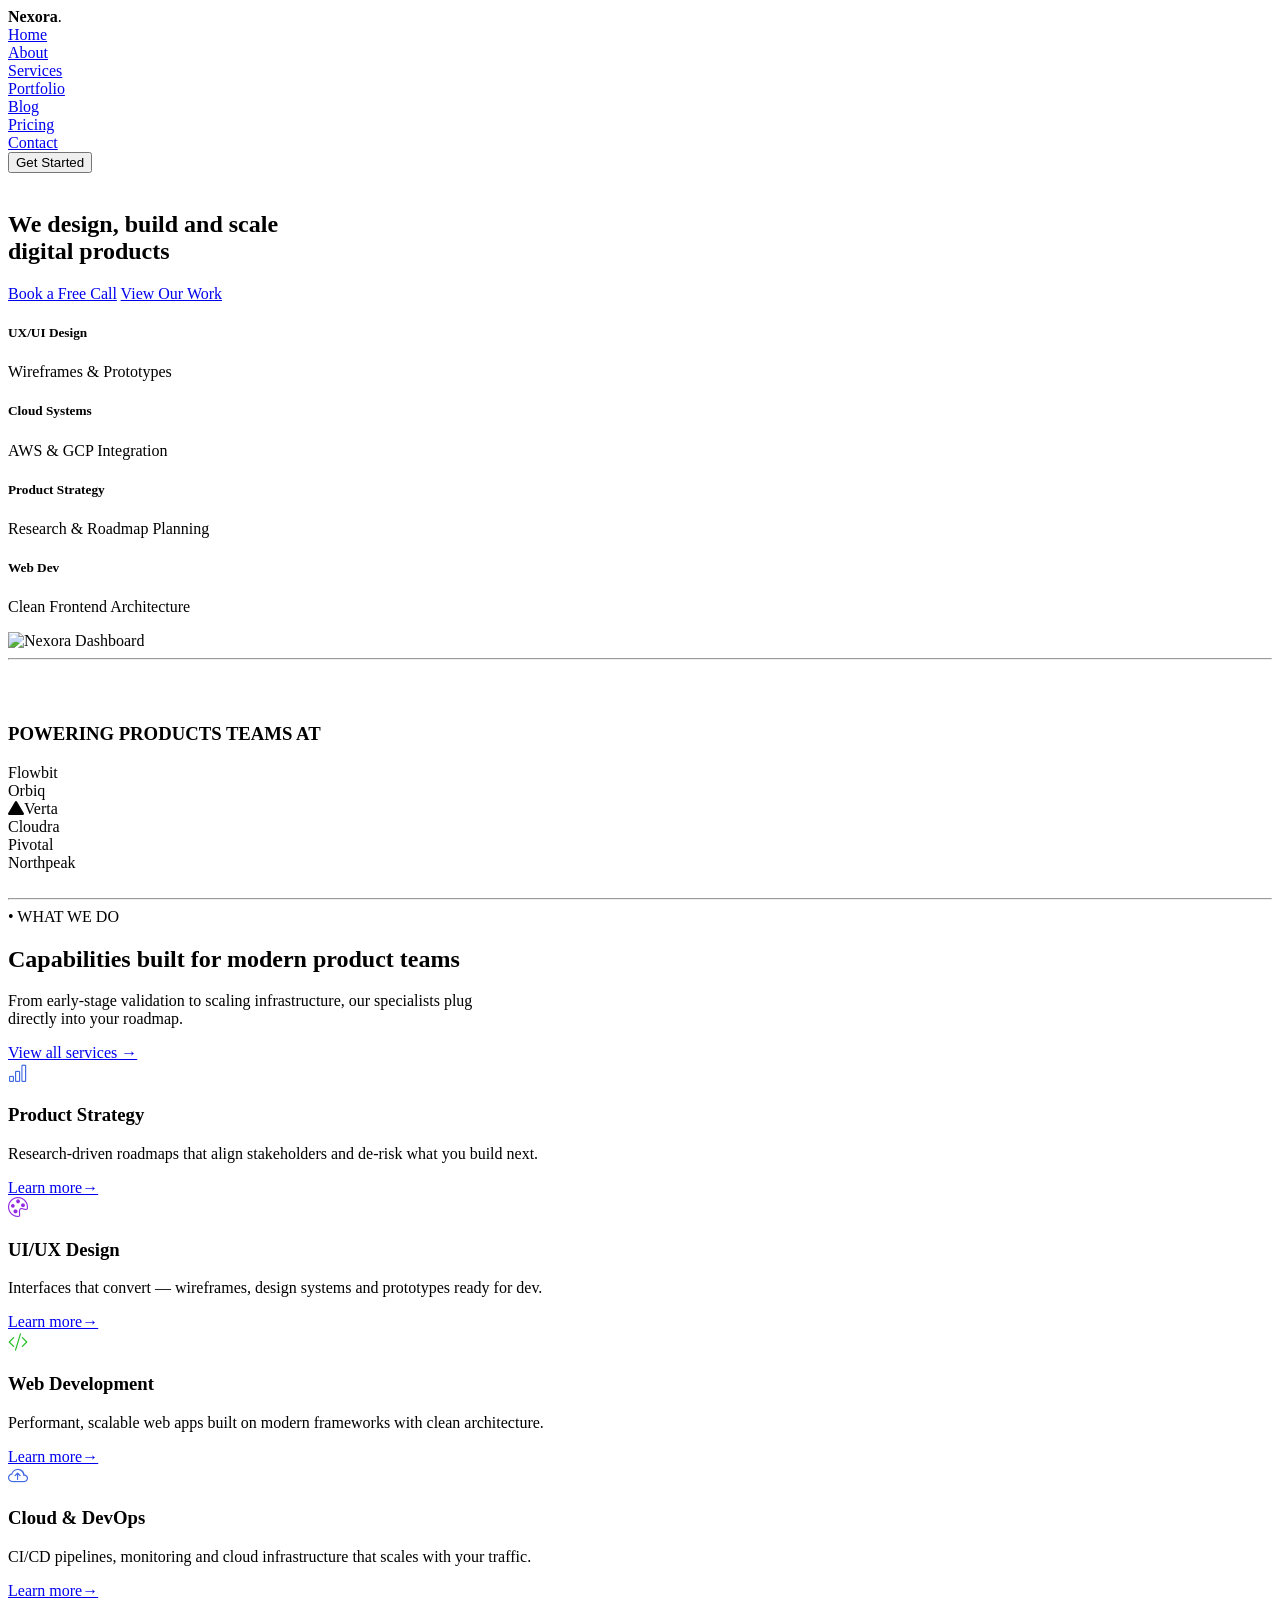
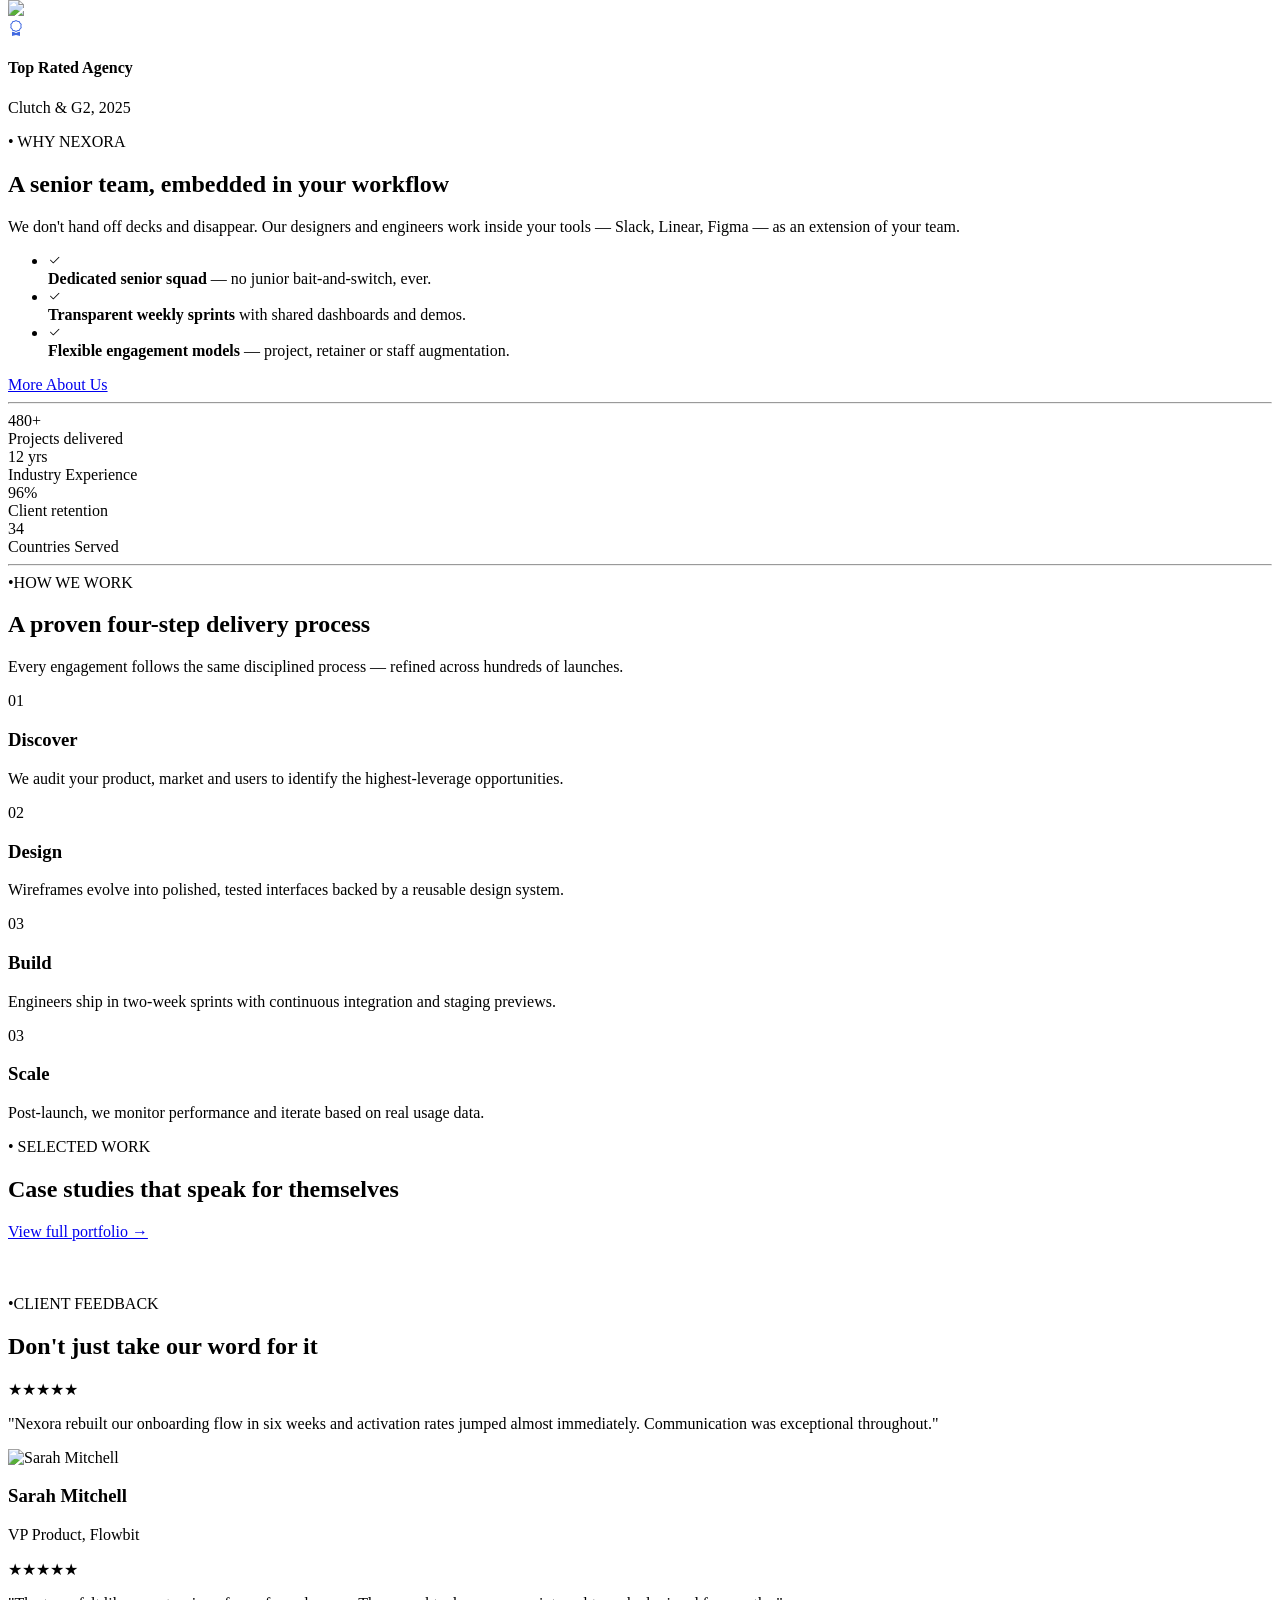
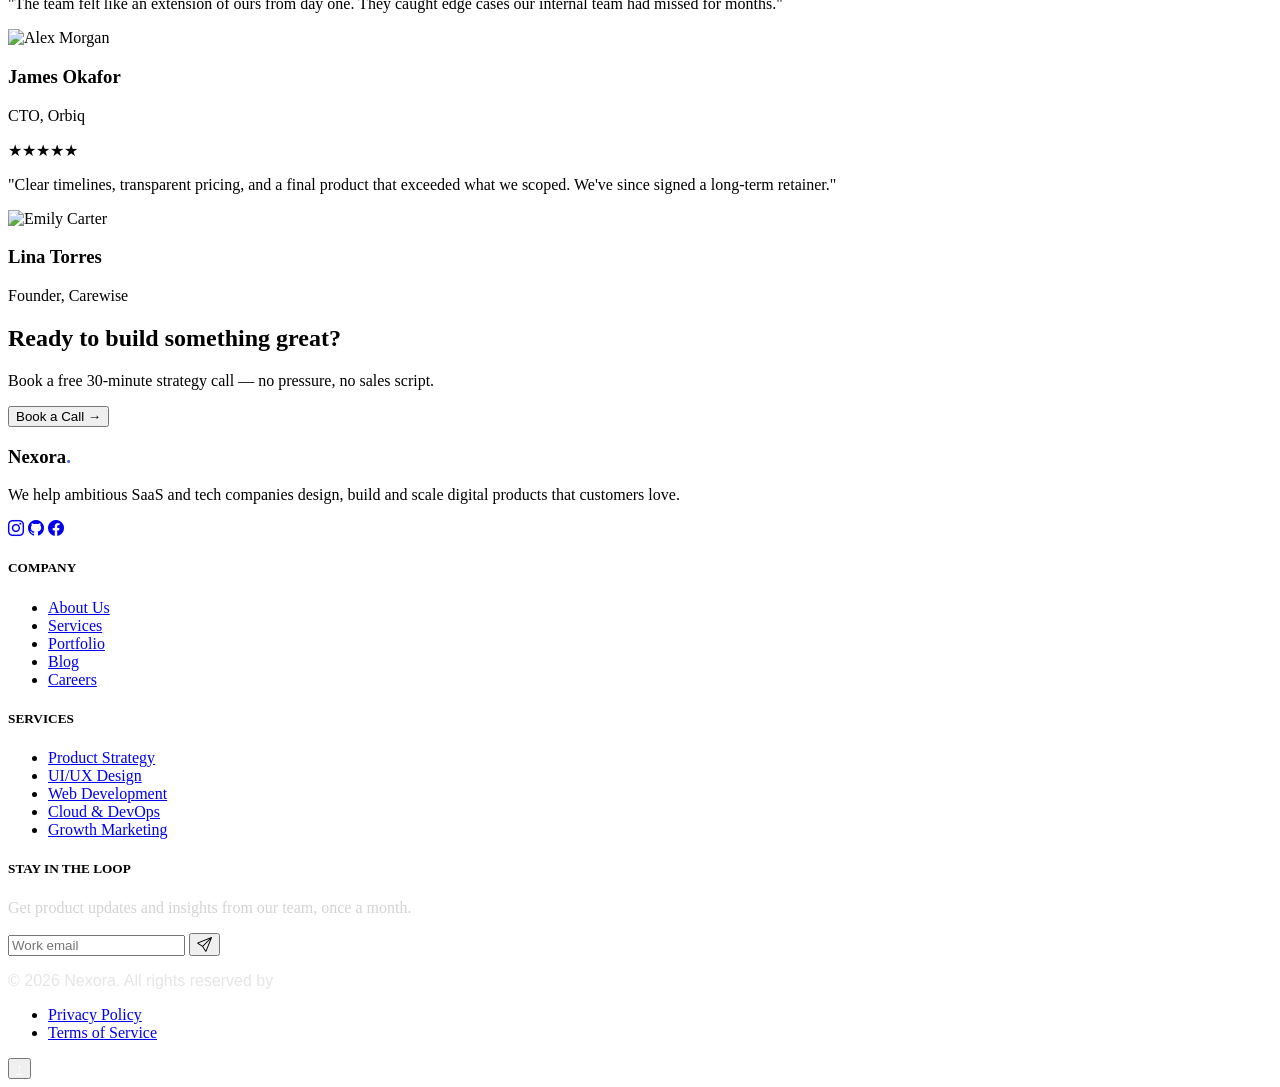
==== Nexora/index.html @ 4539d7c9 "folder arrange" ====
<!doctype html>
<html lang="en">
  <head>
    <meta charset="UTF-8" />
    <meta name="viewport" content="width=device-width, initial-scale=1.0" />
    <link rel="preconnect" href="https://fonts.googleapis.com" />
    <link rel="preconnect" href="https://fonts.gstatic.com" crossorigin />
    <link
      href="https://fonts.googleapis.com/css2?family=Sora:wght@100..800&display=swap"
      rel="stylesheet"
    />
    <link
      rel="stylesheet"
      href="https://cdnjs.cloudflare.com/ajax/libs/font-awesome/7.3.1/css/all.min.css"
      integrity="sha512-QeR2VH+lsBE5LSAe1Q5EnTBbe7XTBubt8dG93Y7gidSgdMCr8nVqKcfKAMyN96SV8KDbZVTDXChatu5G2KQGzg=="
      crossorigin="anonymous"
      referrerpolicy="no-referrer"
    />
    <link
      rel="stylesheet"
      href="https://cdn.jsdelivr.net/npm/bootstrap-icons@1.13.1/font/bootstrap-icons.min.css"
    />
    <link rel="stylesheet" href="../CSS/style.css" />
    <title>Nexora</title>
  </head>
  <body class="sora">
    <div class="nav">
      <span id="logo"><b>Nexora</b><span id="logo.">.</span></span>
      <div class="navmenu">
        <div><a href="./index.html" id="home" class="navlink">Home</a></div>
        <div><a href="./about.html" id="about" class="navlink">About</a></div>
        <div>
          <a href="./service.html" id="services" class="navlink">Services</a>
        </div>
        <div>
          <a href="./portfolio.html" id="portfolio" class="navlink"
            >Portfolio</a
          >
        </div>
        <div><a href="./blogs.html" id="blog" class="navlink">Blog</a></div>
        <div>
          <a href="./pricing.html" id="pricing" class="navlink">Pricing</a>
        </div>
        <div>
          <a href="./contact.html" id="contact" class="navlink">Contact</a>
        </div>
        <a href="./contact.html"
          ><div><button id="started">Get Started</button></div></a
        >
      </div>
    </div>

    <section id="first">
      <img src="../Assets/bg.png" alt="" class="hero-bg-layer" />

      <div class="herocontent">
        <h1 class="herotitle">
          We design, build and scale <br /><span>digital products</span>
        </h1>
        <div class="hero-actions">
          <a href="contact.html" id="hero-primary">Book a Free Call</a>
          <a href="portfolio.html" id="hero-secondary">View Our Work</a>
        </div>
      </div>

      <div class="herocards">
        <div class="cardcontainer">
          <div class="floating-card pos-back-left">
            <h5>UX/UI Design</h5>
            <p>Wireframes & Prototypes</p>
          </div>

          <div class="floating-card pos-back-right">
            <h5>Cloud Systems</h5>
            <p>AWS & GCP Integration</p>
          </div>

          <div class="floating-card pos-front-left">
            <h5>Product Strategy</h5>
            <p>Research & Roadmap Planning</p>
          </div>

          <div class="floating-card pos-front-right">
            <h5>Web Dev</h5>
            <p>Clean Frontend Architecture</p>
          </div>
        </div>

        <img
          src="../Assets/Nexora Analytics Phone Mockup.png"
          alt="Nexora Dashboard"
          class="main-phone-img"
        />
      </div>
    </section>

    <hr />
    <br />

    <br />
    <div id="brands">
      <h3 id="product">POWERING PRODUCTS TEAMS AT</h3>
      <div class="prodrow">
        <div class="one">
          <i class="fa-solid fa-hexagon" style="color: grey"></i>Flowbit
        </div>
        <div class="one">
          <i class="fa-solid fa-circle" style="color: grey"></i>Orbiq
        </div>
        <div class="one"><i class="bi bi-triangle-fill"></i>Verta</div>
        <div class="one">
          <i class="fa-solid fa-square" style="color: grey"></i>Cloudra
        </div>
        <div class="one">
          <i class="fa-regular fa-gem" style="color: grey"></i>Pivotal
        </div>
        <div class="one"><i class="fa-solid fa-diamond"></i>Northpeak</div>
      </div>
      <br />
    </div>
    <hr />
    <section id="sec">
      <div id="thirdin">
        <span id="wwd">• WHAT WE DO</span>
        <h2 id="txt1">Capabilities built for modern product teams</h2>
        <p id="txt2">
          From early-stage validation to scaling infrastructure, our specialists
          plug <br />directly into your roadmap.
        </p>
        <a id="viewall  " href="./service.html">View all services →</a>
      </div>

      <div id="row">
        <div class="rowcard">
          <div id="card1">
            <div id="cardicon">
              <i
                class="bi bi-bar-chart"
                style="color: royalblue; font-size: 20px; font-weight: 800"
              ></i>
            </div>
            <h3 id="head">Product Strategy</h3>
            <p id="subhead">
              Research-driven roadmaps that align stakeholders and de-risk what
              you build next.
            </p>
            <a href="./services2.html" id="learn">Learn more→</a>
          </div>
        </div>
        <div class="rowcard">
          <div id="card1">
            <div id="cardicon2">
              <i
                class="bi bi-palette"
                style="
                  color: rgb(147, 43, 226);
                  font-size: 20px;
                  font-weight: 800;
                "
              ></i>
            </div>
            <h3 id="head">UI/UX Design</h3>
            <p id="subhead">
              Interfaces that convert — wireframes, design systems and
              prototypes ready for dev.
            </p>
            <a href="./services2.html" id="learn">Learn more→</a>
          </div>
        </div>
        <div class="rowcard">
          <div id="card1">
            <div id="cardicon3">
              <i
                class="bi bi-code-slash"
                style="
                  color: rgb(39, 192, 39);
                  font-size: 20px;
                  font-weight: 800;
                "
              ></i>
            </div>
            <h3 id="head">Web Development</h3>
            <p id="subhead">
              Performant, scalable web apps built on modern frameworks with
              clean architecture.
            </p>
            <a href="./services2.html" id="learn">Learn more→</a>
          </div>
        </div>
        <div class="rowcard">
          <div id="card1">
            <div id="cardicon4">
              <i
                class="bi bi-cloud-arrow-up"
                style="color: royalblue; font-size: 20px; font-weight: 800"
              ></i>
            </div>
            <h3 id="head">Cloud & DevOps</h3>
            <p id="subhead">
              CI/CD pipelines, monitoring and cloud infrastructure that scales
              with your traffic.
            </p>
            <a href="./services2.html" id="learn">Learn more→</a>
          </div>
        </div>
      </div>
    </section>
    <section id="sec3">
      <div id="container">
        <div id="pic">
          <img src="../Assets//img1.jpg" id="img1" />
        </div>
        <div id="fix1">
          <div id="iconbadge">
            <i
              class="bi bi-award"
              style="color: royalblue; font-size: 16px"
            ></i>
          </div>
          <div>
            <h4>Top Rated Agency</h4>
            <p id="clutch">Clutch & G2, 2025</p>
          </div>
        </div>
      </div>
      <div id="textual">
        <span>• WHY NEXORA</span>
        <h2 id="nex">A senior team, embedded in your workflow</h2>
        <p id="nexora">
          We don't hand off decks and disappear. Our designers and engineers
          work inside your tools — Slack, Linear, Figma — as an extension of
          your team.
        </p>
        <ul class="list">
          <li>
            <i class="bi bi-check2" style="font-size: small"></i>
            <div>
              <strong>Dedicated senior squad</strong> — no junior
              bait-and-switch, ever.
            </div>
          </li>

          <li>
            <i class="bi bi-check2" style="font-size: small"></i>
            <div>
              <strong>Transparent weekly sprints</strong> with shared dashboards
              and demos.
            </div>
          </li>

          <li>
            <i class="bi bi-check2" style="font-size: small"></i>
            <div>
              <strong>Flexible engagement models</strong> — project, retainer or
              staff augmentation.
            </div>
          </li>
        </ul>
        <a href="./about.html" id="aboutus">More About Us</a>
      </div>
    </section>
    <hr />
    <section id="sec4">
      <div id="statstrip">
        <div id="strip">
          <div id="statnumber">480+</div>
          <div id="statname">Projects delivered</div>
        </div>
        <div id="strip">
          <div id="statnumber">12 yrs</div>
          <div id="statname">Industry Experience</div>
        </div>
        <div id="strip">
          <div id="statnumber">96%</div>
          <div id="statname">Client retention</div>
        </div>
        <div id="strip">
          <div id="statnumber">34</div>
          <div id="statname">Countries Served</div>
        </div>
      </div>
    </section>
    <hr />
    <section id="sec5">
      <div id="textual3">
        <span>•HOW WE WORK</span>
        <h2>A proven four-step delivery process</h2>
        <p>
          Every engagement follows the same disciplined process — refined across
          hundreds of launches.
        </p>
      </div>
      <div class="row">
        <div id="rowele">
          <span>01</span>
          <h3>Discover</h3>
          <p>
            We audit your product, market and users to identify the
            highest-leverage opportunities.
          </p>
        </div>
        <div id="rowele">
          <span>02</span>
          <h3>Design</h3>
          <p>
            Wireframes evolve into polished, tested interfaces backed by a
            reusable design system.
          </p>
        </div>
        <div id="rowele">
          <span>03</span>
          <h3>Build</h3>
          <p>
            Engineers ship in two-week sprints with continuous integration and
            staging previews.
          </p>
        </div>
        <div id="rowele">
          <span>03</span>
          <h3>Scale</h3>
          <p>
            Post-launch, we monitor performance and iterate based on real usage
            data.
          </p>
        </div>
      </div>
    </section>
    <section id="sec6">
      <div id="textual4">
        <span>• SELECTED WORK</span>
        <h2>Case studies that speak for themselves</h2>
        <a href="./portfolio.html">View full portfolio →</a>
      </div>
      <div id="rowpic">
        <div>
          <a href="#">
            <img src="../Assets/pic2.jpg" alt="" />
          </a>
        </div>
        <div>
          <a href="#">
            <img src="../Assets/pic3.jpg" alt="" />
          </a>
        </div>
        <div>
          <a href="#">
            <img src="../Assets/pic4.jpg" alt="" />
          </a>
        </div>
      </div>
    </section>
    <section id="sec7">
      <div id="feedback-heading">
        <span>•CLIENT FEEDBACK</span>
        <h2>Don't just take our word for it</h2>
      </div>
      <div id="feed">
        <div class="feedback-card">
          <div class="star-rating">&#9733;&#9733;&#9733;&#9733;&#9733;</div>

          <p class="feedback-text">
            "Nexora rebuilt our onboarding flow in six weeks and activation
            rates jumped almost immediately. Communication was exceptional
            throughout."
          </p>

          <div class="person">
            <img src="../Assets/prof1.jpg" alt="Sarah Mitchell" />

            <div class="person-info">
              <h3>Sarah Mitchell</h3>
              <p>VP Product, Flowbit</p>
            </div>
          </div>
        </div>

        <div class="feedback-card">
          <div class="star-rating">&#9733;&#9733;&#9733;&#9733;&#9733;</div>

          <p class="feedback-text">
            "The team felt like an extension of ours from day one. They caught
            edge cases our internal team had missed for months."
          </p>

          <div class="person">
            <img src="../Assets/prof2.jpg" alt="Alex Morgan" />

            <div class="person-info">
              <h3>James Okafor</h3>
              <p>CTO, Orbiq</p>
            </div>
          </div>
        </div>

        <div class="feedback-card">
          <div class="star-rating">&#9733;&#9733;&#9733;&#9733;&#9733;</div>

          <p class="feedback-text">
            "Clear timelines, transparent pricing, and a final product that
            exceeded what we scoped. We've since signed a long-term retainer."
          </p>

          <div class="person">
            <img src="../Assets/prof3.jpg" alt="Emily Carter" />

            <div class="person-info">
              <h3>Lina Torres</h3>
              <p>Founder, Carewise</p>
            </div>
          </div>
        </div>
      </div>
    </section>
    <section id="sec8">
      <div>
        <h2>Ready to build something great?</h2>
        <p>
          Book a free 30-minute strategy call — no pressure, no sales script.
        </p>
        <button>Book a Call →</button>
      </div>
    </section>
    <footer id="footer">
      <div id="footmain">
        <div id="footabout">
          <h3>Nexora<span style="color: royalblue">.</span></h3>

          <p>
            We help ambitious SaaS and tech companies design, build and scale
            digital products that customers love.
          </p>

          <div id="social">
            <a href="https://www.instagram.com/harxsshhhh/"><i class="bi bi-instagram"></i></a>
            <a href="https://github.com/Harshit-0212"><i class="bi bi-github"></i></a>
            <a href="#"><i class="bi bi-facebook"></i></a>
          </div>
        </div>

        <div id="company">
          <h5>COMPANY</h5>

          <ul>
            <li><a href="./about.html">About Us</a></li>
            <li><a href="./service.html">Services</a></li>
            <li><a href="./protfolio.html">Portfolio</a></li>
            <li><a href="./blogs.html">Blog</a></li>
            <li><a href="./contact.html">Careers</a></li>
          </ul>
        </div>

        <div id="footservices">
          <h5>SERVICES</h5>

          <ul>
            <li><a href="services2.html">Product Strategy</a></li>
            <li><a href="services2.html">UI/UX Design</a></li>
            <li><a href="services2.html">Web Development</a></li>
            <li><a href="services2.html">Cloud & DevOps</a></li>
            <li><a href="services2.html">Growth Marketing</a></li>
          </ul>
        </div>

        <div id="newsletter">
          <h5>STAY IN THE LOOP</h5>

          <p style="color: lightgray">
            Get product updates and insights from our team, once a month.
          </p>

          <div id="emailbox">
            <input type="email" placeholder="Work email" />
            <button><i class="bi bi-send" style="font-size: 15px"></i></button>
          </div>
        </div>
      </div>

      <div id="footbottom">
        <p style="color: rgba(220, 219, 219, 0.716); font-family: sans-serif">
          © 2026 Nexora. All rights reserved by
          <span style="color: white; font-family: sans-serif"
            >Harshit Dubey</span
          >
          
        </p>

        <ul>
          <li><a href="#">Privacy Policy</a></li>
          <li><a href="#">Terms of Service</a></li>
        </ul>

        <button id="top">
          <a href="./index.html" style="color: white">↑</a>
        </button>
      </div>
    </footer>
  </body>
</html>
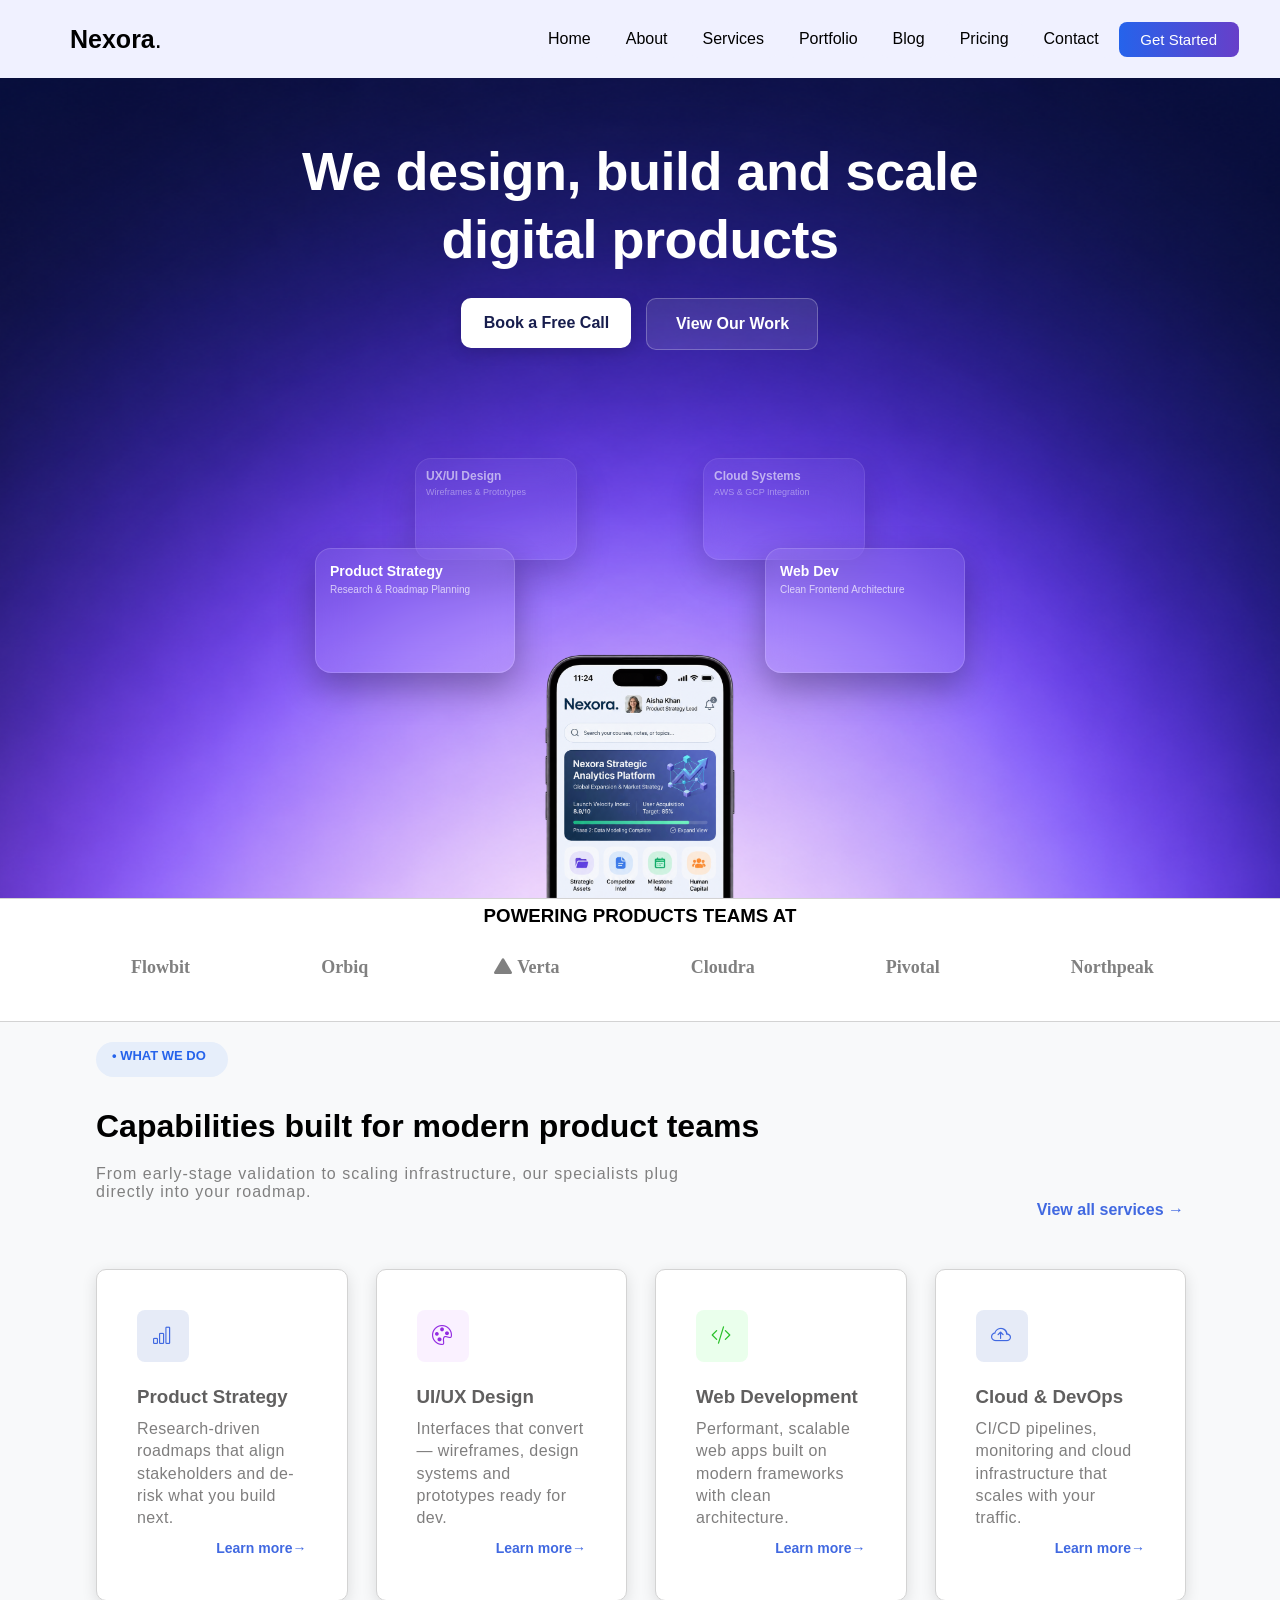
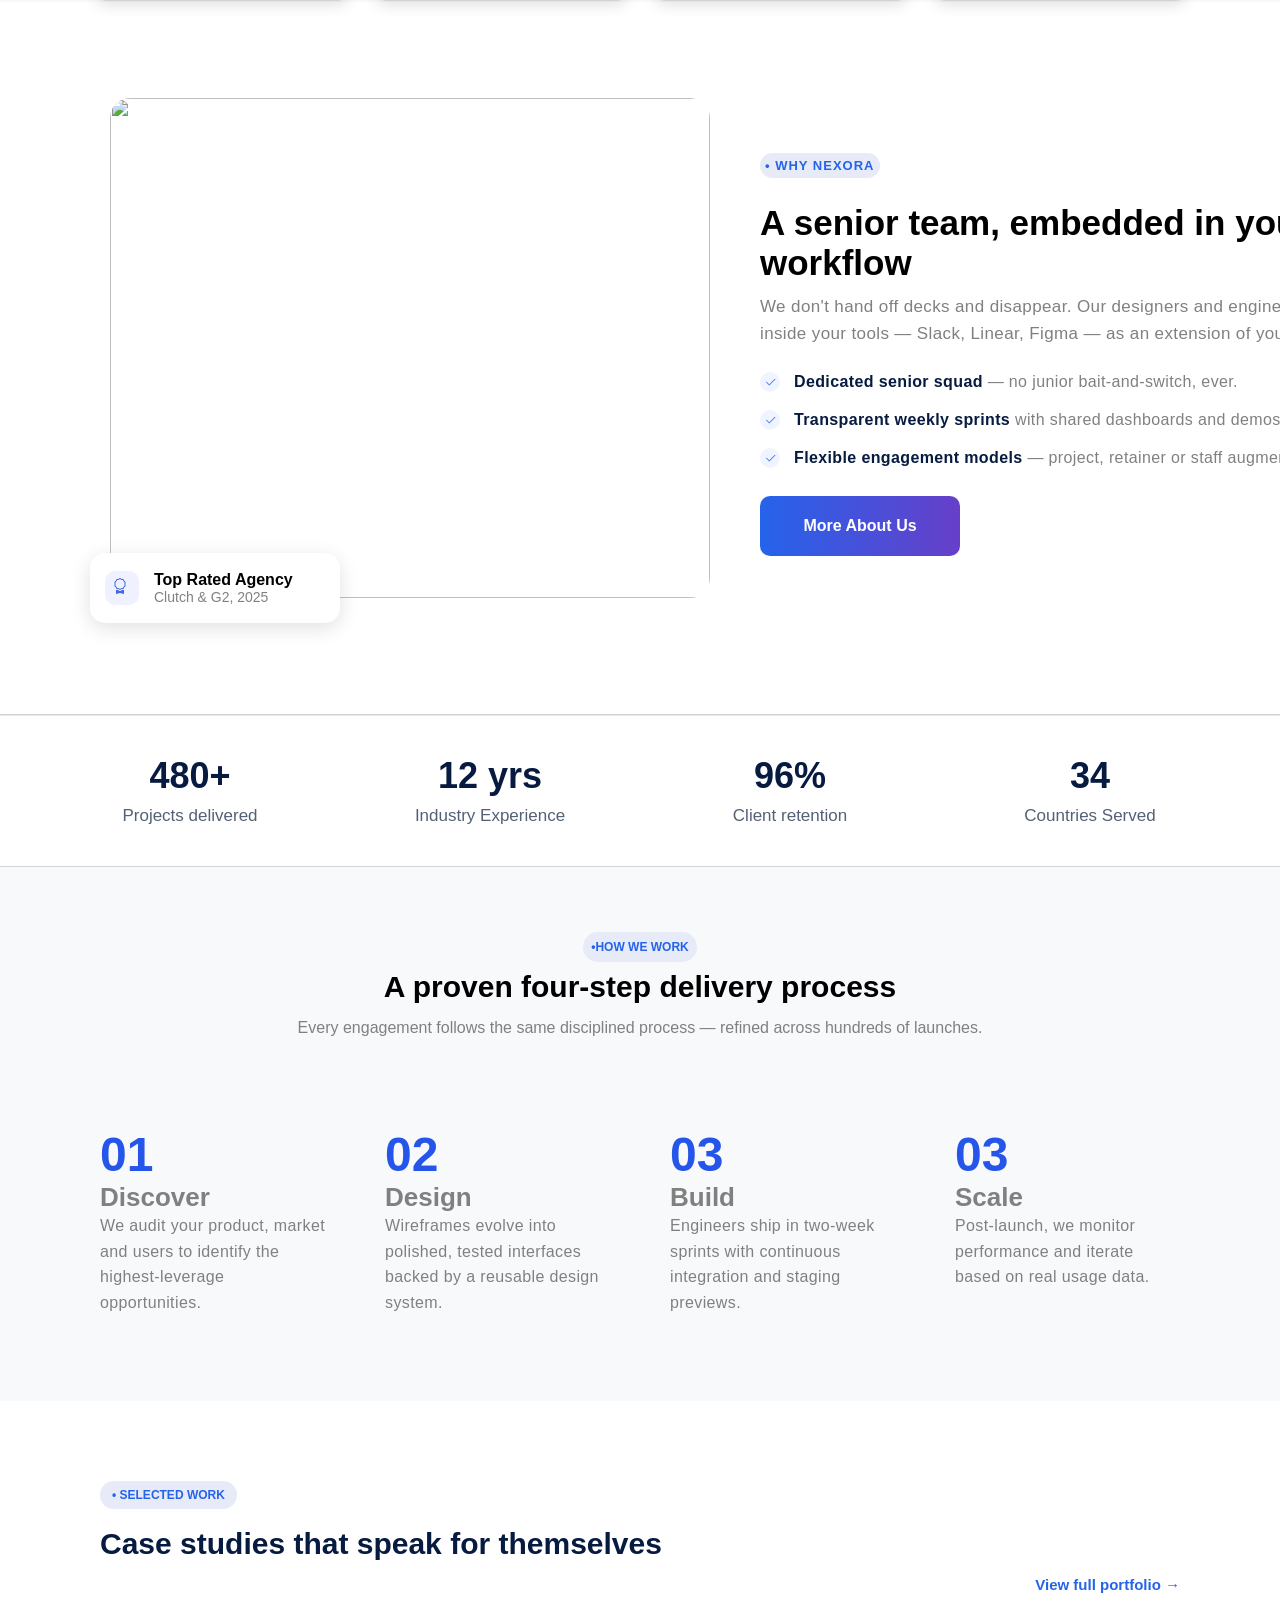
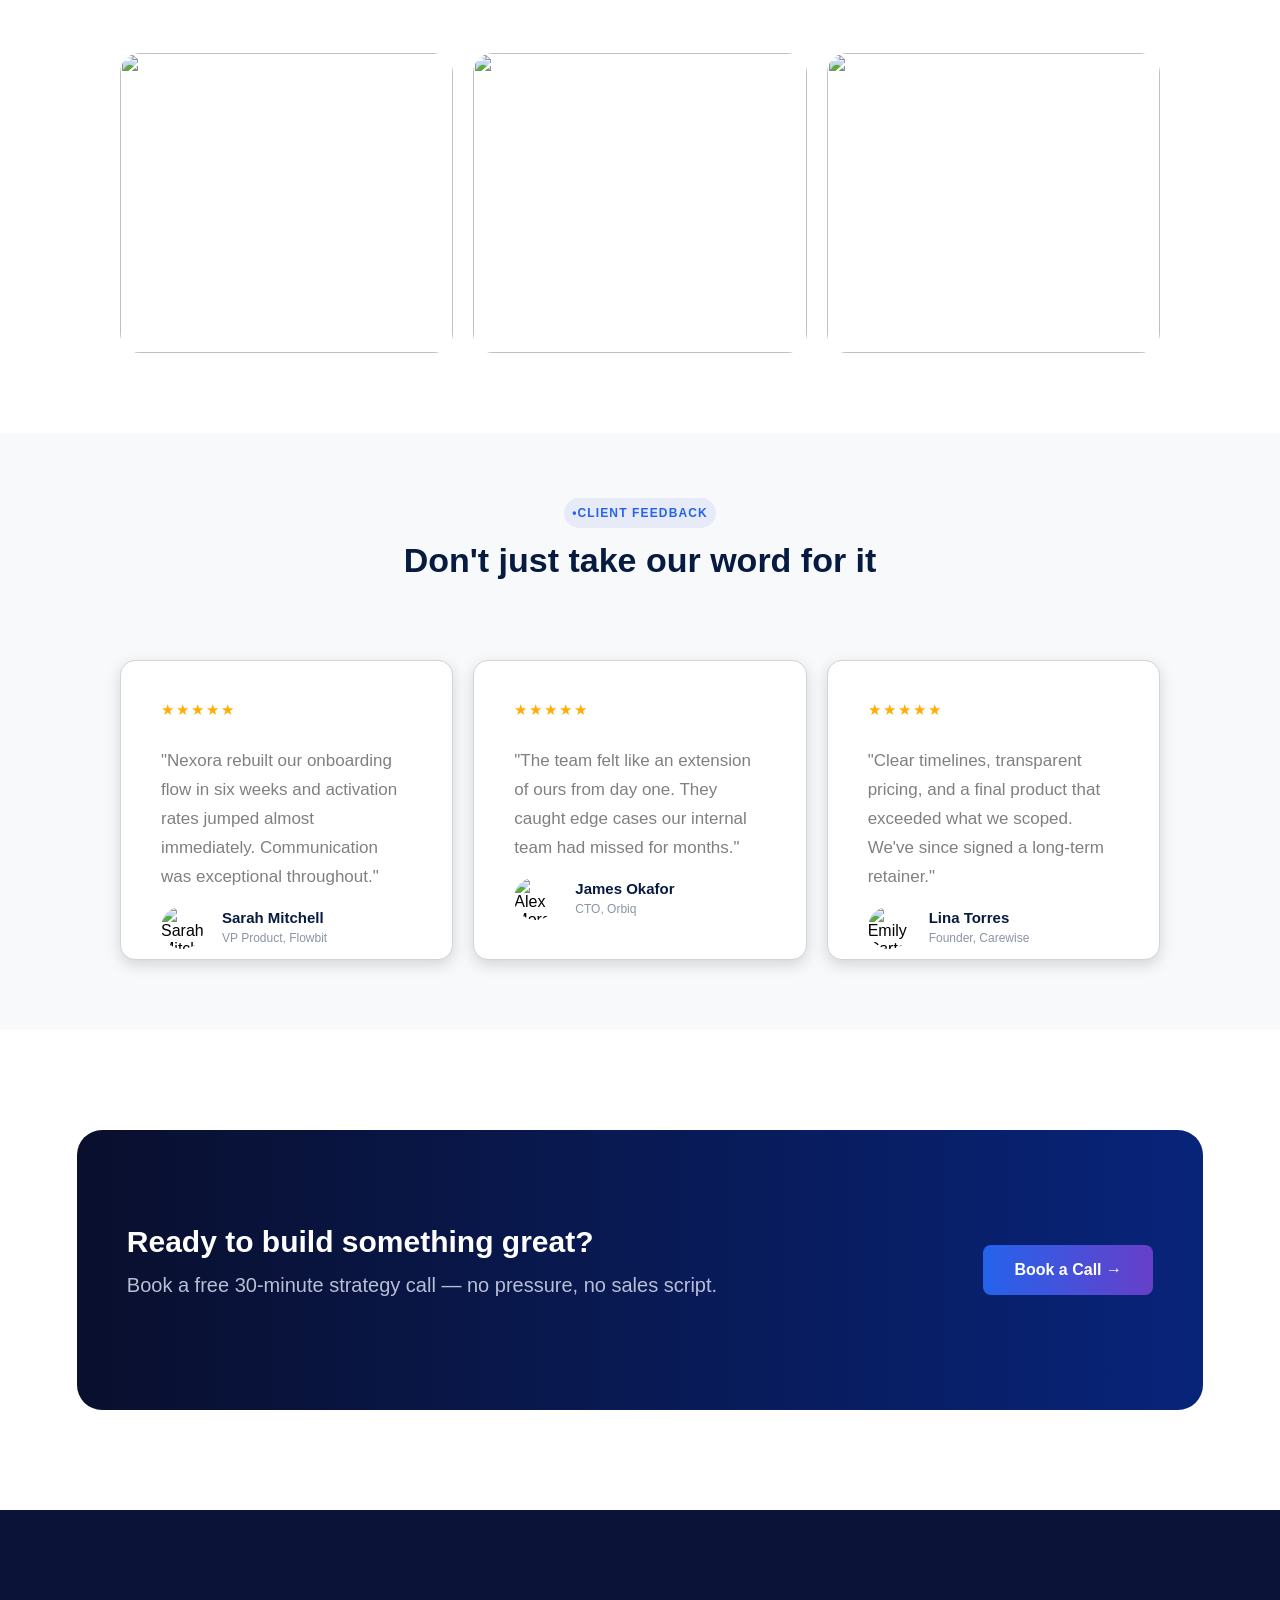
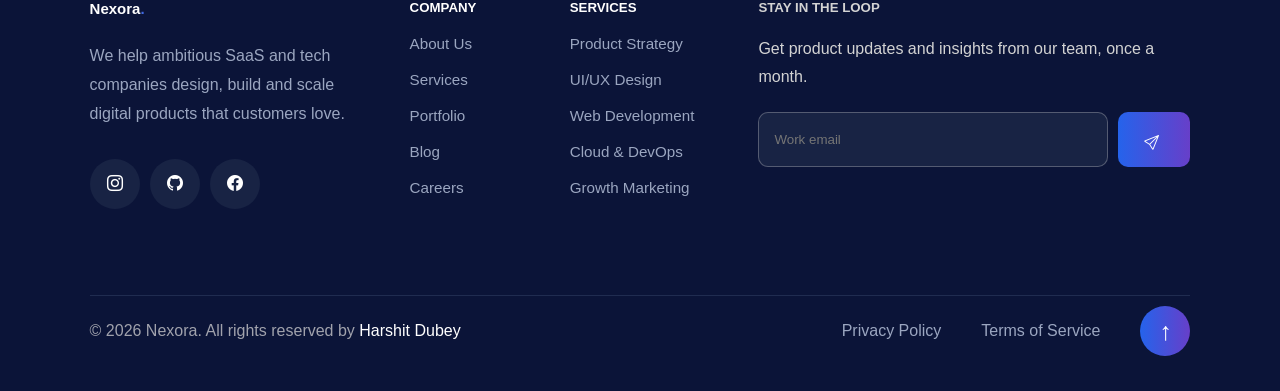
==== commit ecdda5f1: "fix CSS class naming and update asset paths in HTML" ====
--- a/Nexora/index.html
+++ b/Nexora/index.html
@@ -20,7 +20,7 @@
       rel="stylesheet"
       href="https://cdn.jsdelivr.net/npm/bootstrap-icons@1.13.1/font/bootstrap-icons.min.css"
     />
-    <link rel="stylesheet" href="../CSS/style.css" />
+    <link rel="stylesheet" href="./CSS/style.css" />
     <title>Nexora</title>
   </head>
   <body class="sora">
@@ -51,7 +51,7 @@
     </div>
 
     <section id="first">
-      <img src="../Assets/bg.png" alt="" class="hero-bg-layer" />
+      <img src="./Assets/bg.png" alt="" class="hero-bg-layer" />
 
       <div class="herocontent">
         <h1 class="herotitle">
@@ -87,7 +87,7 @@
         </div>
 
         <img
-          src="../Assets/Nexora Analytics Phone Mockup.png"
+          src="./Assets/Nexora Analytics Phone Mockup.png"
           alt="Nexora Dashboard"
           class="main-phone-img"
         />
@@ -102,17 +102,17 @@
       <h3 id="product">POWERING PRODUCTS TEAMS AT</h3>
       <div class="prodrow">
         <div class="one">
-          <i class="fa-solid fa-hexagon" style="color: grey"></i>Flowbit
+          <i class="fa-solid fa-hexagon" ></i>Flowbit
         </div>
         <div class="one">
-          <i class="fa-solid fa-circle" style="color: grey"></i>Orbiq
+          <i class="fa-solid fa-circle" ></i>Orbiq
         </div>
         <div class="one"><i class="bi bi-triangle-fill"></i>Verta</div>
         <div class="one">
-          <i class="fa-solid fa-square" style="color: grey"></i>Cloudra
+          <i class="fa-solid fa-square" ></i>Cloudra
         </div>
         <div class="one">
-          <i class="fa-regular fa-gem" style="color: grey"></i>Pivotal
+          <i class="fa-regular fa-gem" ></i>Pivotal
         </div>
         <div class="one"><i class="fa-solid fa-diamond"></i>Northpeak</div>
       </div>
@@ -144,7 +144,7 @@
               Research-driven roadmaps that align stakeholders and de-risk what
               you build next.
             </p>
-            <a href="./services2.html" id="learn">Learn more→</a>
+            <a href="./services.html" id="learn">Learn more→</a>
           </div>
         </div>
         <div class="rowcard">
@@ -164,7 +164,7 @@
               Interfaces that convert — wireframes, design systems and
               prototypes ready for dev.
             </p>
-            <a href="./services2.html" id="learn">Learn more→</a>
+            <a href="./services.html" id="learn">Learn more→</a>
           </div>
         </div>
         <div class="rowcard">
@@ -184,7 +184,7 @@
               Performant, scalable web apps built on modern frameworks with
               clean architecture.
             </p>
-            <a href="./services2.html" id="learn">Learn more→</a>
+            <a href="./services.html" id="learn">Learn more→</a>
           </div>
         </div>
         <div class="rowcard">
@@ -200,7 +200,7 @@
               CI/CD pipelines, monitoring and cloud infrastructure that scales
               with your traffic.
             </p>
-            <a href="./services2.html" id="learn">Learn more→</a>
+            <a href="./services.html" id="learn">Learn more→</a>
           </div>
         </div>
       </div>
@@ -431,8 +431,12 @@
           </p>
 
           <div id="social">
-            <a href="https://www.instagram.com/harxsshhhh/"><i class="bi bi-instagram"></i></a>
-            <a href="https://github.com/Harshit-0212"><i class="bi bi-github"></i></a>
+            <a href="https://www.instagram.com/harxsshhhh/"
+              ><i class="bi bi-instagram"></i
+            ></a>
+            <a href="https://github.com/Harshit-0212"
+              ><i class="bi bi-github"></i
+            ></a>
             <a href="#"><i class="bi bi-facebook"></i></a>
           </div>
         </div>
@@ -443,7 +447,7 @@
           <ul>
             <li><a href="./about.html">About Us</a></li>
             <li><a href="./service.html">Services</a></li>
-            <li><a href="./protfolio.html">Portfolio</a></li>
+            <li><a href="./portfolio.html">Portfolio</a></li>
             <li><a href="./blogs.html">Blog</a></li>
             <li><a href="./contact.html">Careers</a></li>
           </ul>
@@ -453,11 +457,11 @@
           <h5>SERVICES</h5>
 
           <ul>
-            <li><a href="services2.html">Product Strategy</a></li>
-            <li><a href="services2.html">UI/UX Design</a></li>
-            <li><a href="services2.html">Web Development</a></li>
-            <li><a href="services2.html">Cloud & DevOps</a></li>
-            <li><a href="services2.html">Growth Marketing</a></li>
+            <li><a href="./service.html">Product Strategy</a></li>
+            <li><a href="./service.html">UI/UX Design</a></li>
+            <li><a href="./service.html">Web Development</a></li>
+            <li><a href="./service.html">Cloud & DevOps</a></li>
+            <li><a href="./service.html">Growth Marketing</a></li>
           </ul>
         </div>
 
@@ -481,7 +485,6 @@
           <span style="color: white; font-family: sans-serif"
             >Harshit Dubey</span
           >
-          
         </p>
 
         <ul>
@@ -490,7 +493,7 @@
         </ul>
 
         <button id="top">
-          <a href="./index.html" style="color: white">↑</a>
+          <a href="#" style="color: white">↑</a>
         </button>
       </div>
     </footer>
--- a/Nexora/CSS/style.css
+++ b/Nexora/CSS/style.css
@@ -0,0 +1,2158 @@
+* {
+  margin: 0;
+  padding: 0;
+}
+
+.nav {
+  position: sticky;
+  top: 0;
+  z-index: 1000;
+  display: flex;
+  align-items: center;
+  padding: 20px;
+  background-color: #f0f1ff;
+}
+
+#logo {
+  margin-left: 50px;
+  margin-right: 350px;
+  font-size: large;
+  font-size: 25px;
+  background-color: #f0f1ff;
+}
+
+.navlink {
+  text-decoration: none;
+  color: black;
+}
+
+#navmenu a {
+  color: black;
+  font-weight: 200;
+  font-weight: 500;
+  background-color: #f0f1ff;
+}
+
+navmenu a:hover {
+  color: black;
+  font-weight: 200;
+  font-weight: 500;
+  background-color: #f0f1ff;
+}
+
+.navmenu {
+  margin-top: 7px;
+  display: flex;
+  margin: auto;
+  gap: 5px;
+  text-decoration: none;
+  align-items: center;
+  background-color: #f0f1ff;
+}
+
+.sora {
+  font-family: "Sora", sans-serif;
+  font-optical-sizing: auto;
+  font-weight: 500;
+  font-style: normal;
+}
+
+.secdiv {
+  width: 100%;
+  height: 655px;
+  background-color: #f0f1ff;
+}
+
+.navmenu div a {
+  display: block;
+  padding: 10px 15px;
+  border-radius: 10px;
+  transition: 0.2s ease;
+  background-color: #f0f1ff;
+}
+
+.navmenu div a:hover {
+  background-color: #eef1ff;
+  color: #171d4d;
+}
+
+#started {
+  background: linear-gradient(to right, #2563eb, #673fc9);
+  padding: 9px 12px;
+  width: 120px;
+  font-family: "Sora", sans-serif;
+  border-radius: 8px;
+  font-weight: 500;
+  font-size: 15px;
+  color: white;
+  border: none;
+}
+
+#started:hover {
+  transform: translateY(-2px);
+  transition: 0.2s;
+}
+
+#first {
+  height: 820px;
+  width: 100%;
+  position: relative;
+  overflow: hidden;
+  padding: 0 !important;
+  background-color: #0d0f15;
+  display: flex;
+  flex-direction: column;
+  align-items: center;
+  justify-content: flex-start;
+}
+
+.hero-bg-layer {
+  position: absolute;
+  top: 0;
+  left: 0;
+  width: 100%;
+  height: 100%;
+  object-fit: cover;
+  object-position: center;
+  z-index: 1;
+}
+
+.herocontent {
+  position: relative;
+  z-index: 10;
+  text-align: center;
+  margin-top: 60px;
+  display: flex;
+  flex-direction: column;
+  align-items: center;
+}
+
+.herotitle {
+  font-size: 54px;
+  font-weight: 800;
+  color: #ffffff;
+  line-height: 1.25;
+  letter-spacing: -0.5px;
+  margin-bottom: 25px;
+}
+
+.hero-title span {
+  background: linear-gradient(to right, #a78bfa, #c084fc);
+  -webkit-background-clip: text;
+  -webkit-text-fill-color: transparent;
+}
+
+.hero-actions {
+  display: flex;
+  justify-content: center;
+  gap: 15px;
+}
+
+#hero-primary {
+  display: inline-flex;
+  align-items: center;
+  justify-content: center;
+  background-color: #ffffff;
+  color: #171d4d;
+  font-family: "Sora", sans-serif;
+  font-size: 16px;
+  font-weight: 600;
+  text-decoration: none;
+  width: 170px;
+  height: 50px;
+  border-radius: 10px;
+  box-shadow: 0 4px 15px rgba(0, 0, 0, 0.15);
+  transition:
+    transform 0.2s ease,
+    box-shadow 0.2s ease;
+}
+
+#hero-primary:hover {
+  transform: translateY(-2px);
+  box-shadow: 0 6px 20px rgba(0, 0, 0, 0.25);
+}
+
+#hero-secondary {
+  display: inline-flex;
+  align-items: center;
+  justify-content: center;
+  background-color: rgba(255, 255, 255, 0.1);
+  border: 1px solid rgba(255, 255, 255, 0.25);
+  color: #ffffff;
+  font-family: "Sora", sans-serif;
+  font-size: 16px;
+  font-weight: 600;
+  text-decoration: none;
+  width: 170px;
+  height: 50px;
+  border-radius: 10px;
+  transition:
+    background-color 0.2s ease,
+    transform 0.2s ease;
+}
+
+#hero-secondary:hover {
+  background-color: rgba(255, 255, 255, 0.2);
+  transform: translateY(-2px);
+}
+
+.herocards {
+  position: absolute;
+  bottom: 0;
+  left: 50%;
+  transform: translateX(-50%);
+  width: 650px;
+  height: 480px;
+  z-index: 5;
+  display: flex;
+  align-items: flex-end;
+  justify-content: center;
+}
+
+.main-phone-img {
+  width: 330px;
+  height: auto;
+  display: block;
+  z-index: 10;
+  position: relative;
+}
+
+.cardcontainer {
+  position: absolute;
+  top: 0;
+  left: 0;
+  width: 100%;
+  height: 100%;
+}
+
+.floating-card {
+  position: absolute;
+  background: rgba(255, 255, 255, 0.08);
+  backdrop-filter: blur(16px);
+  -webkit-backdrop-filter: blur(16px);
+  border: 1px solid rgba(255, 255, 255, 0.15);
+  border-radius: 16px;
+  color: white;
+  box-shadow: 0 15px 35px rgba(0, 0, 0, 0.3);
+  transition: transform 0.3s ease;
+}
+
+.floating-card h5 {
+  font-family: "Sora", sans-serif;
+  font-weight: 700;
+  margin-bottom: 4px;
+}
+
+.floating-card p {
+  color: rgba(255, 255, 255, 0.7);
+  margin: 0;
+  line-height: 1.3;
+}
+
+.pos-back-left {
+  width: 140px;
+  height: 80px;
+  padding: 10px;
+  left: 100px;
+  top: 40px;
+  z-index: 4;
+  opacity: 0.6;
+  filter: blur(0.5px);
+}
+
+.pos-back-left h5 {
+  font-size: 12px;
+}
+.pos-back-left p {
+  font-size: 9px;
+}
+
+.pos-back-right {
+  width: 140px;
+  height: 80px;
+  padding: 10px;
+  right: 100px;
+  top: 40px;
+  z-index: 4;
+  opacity: 0.6;
+  filter: blur(0.5px);
+}
+
+.pos-back-right h5 {
+  font-size: 12px;
+}
+.pos-back-right p {
+  font-size: 9px;
+}
+
+.pos-front-left {
+  width: 170px;
+  height: 95px;
+  padding: 14px;
+  left: 0px;
+  top: 130px;
+  z-index: 15;
+}
+
+.pos-front-left h5 {
+  font-size: 14px;
+}
+.pos-front-left p {
+  font-size: 10px;
+}
+
+.pos-front-right {
+  width: 170px;
+  height: 95px;
+  padding: 14px;
+  right: 0px;
+  top: 130px;
+  z-index: 15;
+}
+
+.pos-front-right h5 {
+  font-size: 14px;
+}
+.pos-front-right p {
+  font-size: 10px;
+}
+
+.floating-card:hover {
+  transform: translateY(-5px);
+  border-color: rgba(255, 255, 255, 0.3);
+}
+
+@media (max-width: 768px) {
+  #first {
+    height: 720px;
+  }
+  .hero-title {
+    font-size: 34px;
+  }
+  .hero-bottom-mockup {
+    width: 100%;
+    height: 380px;
+  }
+  .main-phone-img {
+    width: 240px;
+  }
+  .pos-back-left {
+    left: 10px;
+    top: 10px;
+  }
+  .pos-back-right {
+    right: 10px;
+    top: 10px;
+  }
+  .pos-front-left {
+    left: 5px;
+    top: 100px;
+    width: 140px;
+    height: 85px;
+  }
+  .pos-front-right {
+    right: 5px;
+    top: 100px;
+    width: 140px;
+    height: 85px;
+  }
+}
+
+#boxin1 {
+  position: absolute;
+  bottom: 0;
+  left: 50%;
+  transform: translateX(-50%);
+  width: 440px;
+  height: 300px;
+  z-index: 5;
+  display: flex;
+  align-items: flex-end;
+  justify-content: center;
+  overflow: hidden;
+}
+
+@media (max-width: 768px) {
+  #first {
+    height: 640px;
+  }
+  .hero-content-center {
+    margin-top: 40px;
+  }
+  .hero-title {
+    font-size: 36px;
+  }
+  .hero-actions {
+    flex-direction: column;
+    align-items: center;
+    gap: 12px;
+  }
+  .hero-bottom-mockup {
+    width: 290px;
+    height: 240px;
+  }
+}
+
+#product {
+  text-align: center;
+  margin-bottom: 30px;
+  margin-top: -30px;
+}
+
+#prod {
+  align-items: center;
+  font-family: sans-serif;
+  margin-bottom: 100px;
+}
+.prodrow {
+  display: flex;
+  justify-content: space-evenly;
+  font-size: large;
+  font-weight: bold;
+  color: grey;
+}
+
+.one {
+  margin: 0px 0px 25px;
+  display: flex;
+  justify-content: center;
+  font-family: sans-serif;
+  color: grey;
+  font-size: large;
+  font-family: "Sora";
+}
+#tri {
+  font-size: 25px;
+  color: grey;
+}
+.one:hover {
+  color: black;
+}
+i {
+  margin-right: 5px;
+}
+hr {
+  color: lightgray;
+}
+section {
+  width: 100%;
+  min-height: 580px;
+  background-color: #f8f9fa;
+
+  display: flex;
+  flex-direction: column;
+  align-items: center;
+}
+
+#thirdin {
+  width: 85%;
+  padding: 0;
+  height: auto;
+}
+
+#wwd {
+  display: inline-block;
+  margin: 20px 0 16px;
+  padding: 6.4px 16px;
+  color: #2563eb;
+  font-weight: 600;
+  font-size: small;
+  background-color: #e6eefa;
+  height: 22px;
+  width: 100px;
+  border-radius: 20px;
+}
+
+#txt1 {
+  margin-top: 15px;
+  font-size: xx-large;
+  font-family: "Sora", sans-serif;
+}
+
+#txt2 {
+  margin: 20px 0 0;
+  color: grey;
+  font-family: sans-serif;
+  letter-spacing: 1px;
+}
+
+#sec a {
+  display: block;
+  text-align: right;
+  color: royalblue;
+  font-weight: bold;
+  text-decoration: none;
+  transition: transform 0.3s ease;
+}
+#sec a:hover {
+  transform: translateX(-6px);
+  color: rgb(12, 38, 116);
+}
+
+#row {
+  width: 85%;
+  margin-top: 50px;
+
+  display: grid;
+  grid-template-columns: repeat(4, 1fr);
+  gap: 30px;
+}
+
+.rowcard {
+  height: 330px;
+  width: 100%;
+  background-color: white;
+  border-radius: 10px;
+  border: 1px solid lightgrey;
+  box-shadow: 0 4px 15px rgba(0, 0, 0, 0.12);
+  transition: transform 0.5s ease;
+}
+#card1 {
+  padding: 40px;
+}
+.rowcard:hover {
+  transform: translateY(-10px);
+}
+#cardicon {
+  margin: 0px 0px 24px;
+  height: 22px;
+  width: 22px;
+  background-color: #e6ebf7;
+  border-radius: 8px;
+  padding: 15px;
+}
+#head {
+  color: rgb(96, 95, 95);
+  margin: 10px 0px;
+}
+#subhead {
+  font-family: sans-serif;
+  color: rgb(127, 126, 126);
+  margin: 10px 0px;
+  line-height: 1.4;
+  letter-spacing: 0.1mm;
+}
+#learn {
+  background-color: white;
+  color: #2563eb;
+  text-decoration: none;
+  font-family: "Sora", sans-serif;
+  font-size: 14px;
+  font-weight: 600;
+}
+
+#cardicon2 {
+  margin: 0px 0px 24px;
+  height: 22px;
+  width: 22px;
+  background-color: #faf1ff;
+  border-radius: 8px;
+  padding: 15px;
+}
+#cardicon3 {
+  margin: 0px 0px 24px;
+  height: 22px;
+  width: 22px;
+  background-color: #eaffec;
+  border-radius: 8px;
+  padding: 15px;
+}
+#cardicon4 {
+  margin: 0px 0px 24px;
+  height: 22px;
+  width: 22px;
+  background-color: #e6ebf7;
+  border-radius: 8px;
+  padding: 15px;
+}
+
+#sec3 {
+  padding: 96px 0;
+  width: 100%;
+  min-height: 520px;
+  background-color: white;
+
+  display: flex;
+  flex-direction: row;
+  align-items: flex-start;
+  justify-content: flex-start;
+  gap: 50px;
+}
+
+#container {
+  position: relative;
+  width: 600px;
+  margin-left: 110px;
+}
+
+#pic {
+  width: 600px;
+}
+
+#img1 {
+  display: block;
+  width: 600px;
+  height: 500px;
+  border-radius: 20px;
+}
+
+#fix1 {
+  position: absolute;
+  left: -20px;
+  bottom: -25px;
+  height: 70px;
+  width: 250px;
+  display: flex;
+  align-items: center;
+  background-color: white;
+  box-shadow: 0 5px 20px rgba(0, 0, 0, 0.12);
+  border-radius: 15px;
+}
+#iconbadge {
+  margin: 15px;
+  padding: 7px;
+  height: 20px;
+  width: 20px;
+  border-radius: 10px;
+  background-color: #f0f1ff;
+}
+#clutch {
+  font-size: 14px;
+  color: grey;
+  font-weight: 400;
+}
+#textual {
+  margin: 60px 0px 20px 0px;
+  font-size: 13px;
+}
+#textual span {
+  color: #2563eb;
+  font-weight: 600;
+  background-color: #e6ebf7;
+  padding: 5px 5px;
+  border-radius: 15px;
+  letter-spacing: 1px;
+  width: 120px;
+}
+#nex {
+  margin-top: 30px;
+  font-size: 35px;
+  width: 600px;
+  font-weight: bolder;
+}
+#nexora {
+  margin-top: 10px;
+  color: grey;
+  width: 620px;
+  font-size: 17px;
+  font-family: sans-serif;
+  letter-spacing: 0.1mm;
+  line-height: 1.6;
+}
+.list {
+  list-style: none;
+  padding: 0;
+  margin: 25px 0 0 0;
+}
+
+.list li {
+  display: flex;
+  align-items: center;
+  margin-bottom: 18px;
+  color: #596579;
+  font-size: 16px;
+}
+
+.list li i {
+  width: 20px;
+  height: 20px;
+  min-width: 20px;
+  border-radius: 50%;
+
+  display: flex;
+  align-items: center;
+  justify-content: center;
+
+  background: #f0f4ff;
+  color: #3b73ff;
+
+  margin-right: 14px;
+}
+
+.list li strong {
+  font-family: "Sora", sans-serif;
+  font-weight: 700;
+  color: #071b41;
+}
+.list li div {
+  font-family: sans-serif;
+  letter-spacing: 0.1mm;
+  font-size: medium;
+  color: grey;
+}
+#aboutus {
+  display: inline-flex;
+  align-items: center;
+  justify-content: center;
+  height: 60px;
+  width: 200px;
+  background: linear-gradient(to right, #2563eb, #673fc9);
+  font-family: "Sora", sans-serif;
+  font-size: 16px;
+  font-weight: 700;
+  color: white;
+  text-decoration: none;
+  margin-top: 10px;
+  border-radius: 10px;
+  border: none;
+}
+#aboutus:hover {
+  transform: translateY(-2px);
+  transition: 0.2s;
+}
+hr {
+  border: none;
+  height: 1px;
+  background-color: lightgray;
+}
+#sec4 {
+  width: 100%;
+  min-height: 0;
+  height: auto;
+
+  padding: 0;
+  margin: 0;
+
+  background-color: white;
+  border-top: 1px solid #e5e7eb;
+
+  display: block;
+}
+
+#statstrip {
+  width: 100%;
+  height: 150px;
+
+  display: flex;
+  align-items: center;
+  justify-content: space-between;
+
+  padding: 0 100px;
+  box-sizing: border-box;
+}
+
+#strip {
+  width: 180px;
+  text-align: center;
+}
+
+#statnumber {
+  color: #071b41;
+  font-family: "Sora", sans-serif;
+  font-size: 36px;
+  font-weight: 700;
+  line-height: 1.1;
+  margin-bottom: 10px;
+}
+
+#statname {
+  color: #536174;
+  font-family: sans-serif;
+  font-size: 17px;
+  font-weight: 400;
+  white-space: nowrap;
+}
+#sec5 {
+  width: 100%;
+  min-height: 0;
+  height: auto;
+
+  padding: 70px 0;
+  background-color: #f8f9fa;
+
+  display: flex;
+  align-items: center;
+  justify-content: center;
+}
+#textual3 {
+  width: 720px;
+  text-align: center;
+}
+
+#textual3 span {
+  color: #2563eb;
+  font-size: 12px;
+  font-weight: 600;
+  padding: 8px;
+  background-color: #e6ebf7;
+  border-radius: 20px;
+}
+
+#textual3 h2 {
+  margin-top: 15px;
+  font-size: 30px;
+}
+
+#textual3 p {
+  margin-top: 15px;
+  width: 100%;
+  color: grey;
+  font-family: sans-serif;
+  text-align: center;
+}
+.row {
+  width: 100%;
+  display: grid;
+  grid-template-columns: repeat(4, 1fr);
+  gap: 60px;
+  padding: 0px 100px;
+  box-sizing: border-box;
+  margin-top: 90px;
+}
+
+#rowele {
+  width: 100%;
+  height: auto;
+}
+#rowele span {
+  font-size: 48px;
+  color: rgb(37, 86, 233);
+  margin: 0px 0px 16px;
+  font-weight: bolder;
+}
+#rowele h3 {
+  font-size: 26px;
+  color: grey;
+}
+#rowele p {
+  font-size: 16px;
+  color: grey;
+  margin: 0px 0px 16px;
+  font-family: sans-serif;
+  letter-spacing: 0.1mm;
+  line-height: 1.6;
+}
+#sec6 {
+  width: 100%;
+  min-height: 500px;
+  height: auto;
+  padding: 80px 100px;
+  background-color: white;
+  display: flex;
+  flex-direction: column;
+  align-items: flex-start;
+  justify-content: flex-start;
+  box-sizing: border-box;
+}
+
+#textual4 {
+  width: 100%;
+  text-align: left;
+}
+
+#textual4 span {
+  display: inline-block;
+  color: #2563eb;
+  background-color: #e6ebf7;
+  font-size: 12px;
+  font-weight: 600;
+  padding: 7px 12px;
+  border-radius: 20px;
+}
+
+#textual4 h2 {
+  margin-top: 18px;
+  font-family: "Sora", sans-serif;
+  font-size: 30px;
+  font-weight: 700;
+  color: #071b41;
+}
+
+#textual4 a {
+  display: block;
+  margin-top: 15px;
+  color: #2563eb;
+  background-color: white;
+  font-family: "Sora", sans-serif;
+  font-size: 15px;
+  font-weight: 600;
+  text-decoration: none;
+  display: flex;
+  justify-content: flex-end;
+}
+#textual4 a:hover {
+  transform: translateX(-4px);
+  transition: 0.2s;
+}
+#rowpic {
+  width: 100%;
+  display: grid;
+  grid-template-columns: repeat(3, 1fr);
+  gap: 20px;
+  padding: 0 20px;
+  box-sizing: border-box;
+  margin-top: 60px;
+}
+
+#rowpic div {
+  height: 300px;
+  width: 100%;
+  border-radius: 20px;
+  overflow: hidden;
+}
+
+#rowpic div a {
+  display: block;
+  width: 100%;
+  height: 100%;
+}
+
+#rowpic div img {
+  display: block;
+  width: 100%;
+  height: 100%;
+  object-fit: cover;
+  transition: transform 0.4s ease;
+}
+
+#rowpic div:hover img {
+  transform: scale(1.08);
+}
+
+#sec7 {
+  width: 100%;
+  padding: 70px 0;
+  background-color: #f8f9fa;
+  display: flex;
+  flex-direction: column;
+  align-items: center;
+  box-sizing: border-box;
+}
+
+#feedback-heading {
+  text-align: center;
+}
+
+#feedback-heading span {
+  color: #2563eb;
+  font-size: 12px;
+  font-weight: bolder;
+  padding: 8px;
+  background-color: #e6ebf7;
+  border-radius: 20px;
+  letter-spacing: 0.3mm;
+}
+
+#feedback-heading h2 {
+  margin-top: 20px;
+  color: #071b41;
+  font-size: 34px;
+}
+
+#feed {
+  width: 100%;
+  display: grid;
+  grid-template-columns: repeat(3, 1fr);
+  gap: 20px;
+  padding: 0 120px;
+  box-sizing: border-box;
+  margin-top: 80px;
+}
+
+.feedback-card {
+  height: 300px;
+  width: 100%;
+  overflow: hidden;
+  background-color: white;
+  border-radius: 15px;
+  border: 1px solid lightgray;
+  padding: 40px;
+  box-sizing: border-box;
+  box-shadow: 0 5px 15px rgba(0, 0, 0, 0.15);
+}
+
+.star-rating {
+  color: #ffad00;
+  font-size: 15px;
+  letter-spacing: 2px;
+}
+
+.feedback-text {
+  margin-top: 28px;
+  color: grey;
+  font-size: 17px;
+  line-height: 1.7;
+  font-family: sans-serif;
+}
+
+.person {
+  display: flex;
+  align-items: center;
+  gap: 18px;
+  margin-top: 14px;
+}
+
+.person img {
+  width: 43px;
+  height: 43px;
+  border-radius: 50%;
+  object-fit: cover;
+}
+
+.person-info h3 {
+  margin: 0;
+  color: #071b41;
+  font-size: 15px;
+}
+
+.person-info p {
+  margin-top: 5px;
+  color: #8a94a6;
+  font-size: 12px;
+  font-family: sans-serif;
+}
+#sec8 {
+  width: 100%;
+  height: auto;
+  min-height: 0;
+  padding: 0;
+  margin-top: 100px;
+  margin-bottom: 100px;
+  background-color: white;
+  box-sizing: border-box;
+}
+
+#sec8 div {
+  width: 88%;
+  height: 280px;
+  margin: 0 auto;
+  padding: 50px;
+  box-sizing: border-box;
+  background: linear-gradient(to right, #090f2d, #08247a);
+  border-radius: 25px;
+  position: relative;
+}
+
+#sec8 h2 {
+  margin-top: 45px;
+  color: white;
+  font-size: 30px;
+  width: 600px;
+}
+
+#sec8 p {
+  margin-top: 15px;
+  color: #b8bfd5;
+  font-size: 20px;
+  width: 700px;
+  font-family: sans-serif;
+}
+
+#sec8 button {
+  position: absolute;
+  right: 50px;
+  top: 50%;
+  transform: translateY(-50%);
+  width: 170px;
+  height: 50px;
+  border: none;
+  border-radius: 8px;
+  background: linear-gradient(to right, #2563eb, #673fc9);
+  color: white;
+  font-size: 16px;
+  font-weight: 600;
+  font-family: "Sora", sans-serif;
+}
+#footer {
+  width: 100%;
+  background-color: #0b1438;
+  color: white;
+  padding: 90px 7% 35px;
+  box-sizing: border-box;
+}
+
+#footmain {
+  width: 100%;
+  display: grid;
+  grid-template-columns: 1.4fr 0.7fr 0.9fr 1.5fr;
+  gap: 60px;
+  padding-bottom: 80px;
+}
+
+#footer h3 {
+  color: white;
+  font-size: 15px;
+  margin-bottom: 25px;
+}
+
+#footabout p {
+  width: 260px;
+  color: #9ba6c0;
+  font-size: 16px;
+  line-height: 1.8;
+  font-family: sans-serif;
+}
+
+#company ul,
+#footservices ul {
+  list-style: none;
+  padding: 0;
+  margin: 0;
+}
+
+#company li,
+#footservices li {
+  margin-bottom: 18px;
+}
+
+#company a,
+#footservices a {
+  color: #9ba6c0;
+  text-decoration: none;
+  font-size: 18px;
+}
+
+#company a:hover,
+#footservices a:hover {
+  color: white;
+}
+
+#social {
+  display: flex;
+  gap: 10px;
+  margin-top: 30px;
+}
+
+#social i {
+  margin: auto;
+}
+
+#social a {
+  width: 50px;
+  height: 50px;
+  border-radius: 50%;
+  background-color: #182344;
+  color: white;
+  text-decoration: none;
+  display: flex;
+  align-items: center;
+  justify-content: center;
+}
+
+#newsletter p {
+  color: lightgray;
+  font-size: 16px;
+  line-height: 1.7;
+  margin-bottom: 22px;
+  font-family: sans-serif;
+}
+
+#emailbox {
+  display: flex;
+  gap: 10px;
+}
+
+#emailbox input {
+  width: 350px;
+  height: 55px;
+  padding: 0 15px;
+  box-sizing: border-box;
+  background-color: #182344;
+  border: 1px solid #d6d6d650;
+  border-radius: 10px;
+  color: white;
+}
+
+#emailbox button {
+  width: 72px;
+  height: 55px;
+  border: none;
+  border-radius: 10px;
+  background: linear-gradient(to right, #2563eb, #673fc9);
+  color: white;
+  font-size: 25px;
+}
+
+#footbottom {
+  border-top: 1px solid #202c50;
+  padding-top: 10px;
+  display: flex;
+  align-items: center;
+  justify-content: space-between;
+}
+
+#footbottom ul {
+  list-style: none;
+  display: flex;
+  gap: 40px;
+  margin: 0px 40px 0 auto;
+}
+
+#footbottom a {
+  color: #9ba6c0;
+  text-decoration: none;
+  font-family: sans-serif;
+}
+#footbottom ul li {
+  margin: 0;
+}
+
+#footbottom ul a {
+  color: #9ba6c0;
+  text-decoration: none;
+  font-size: 16px;
+}
+#footbottom p {
+  color: #9ba6c0;
+}
+
+#top {
+  width: 50px;
+  height: 50px;
+  border: none;
+  border-radius: 50%;
+  background: linear-gradient(to right, #2563eb, #673fc9);
+  color: white;
+  font-size: 25px;
+  margin-right: 0px;
+}
+#company ul a,
+#footservices ul a {
+  font-size: 15.2px;
+  font-family: sans-serif;
+}
+#company h5 {
+  margin-bottom: 20px;
+}
+#footservices h5 {
+  margin-bottom: 20px;
+}
+#newsletter h5 {
+  margin-bottom: 20px;
+  font-weight: 700;
+  color: lightgray;
+}
+#company ul a:hover {
+  font-size: 15.2px;
+  font-family: sans-serif;
+  color: white;
+  background-color: none;
+}
+
+@media (max-width: 992px) {
+  #logo {
+    margin-left: 20px;
+    margin-right: 100px;
+  }
+
+  #container {
+    width: 45%;
+    margin-left: 40px;
+  }
+
+  #pic,
+  #img1 {
+    width: 100%;
+  }
+
+  #img1 {
+    height: 450px;
+  }
+
+  #sec3 {
+    gap: 35px;
+    padding: 70px 40px;
+  }
+
+  #nex {
+    width: 100%;
+    font-size: 30px;
+  }
+
+  #nexora {
+    width: 100%;
+  }
+
+  #row {
+    width: 90%;
+    gap: 20px;
+  }
+
+  #card1 {
+    padding: 25px;
+  }
+
+  .row {
+    gap: 30px;
+    padding: 0 50px;
+  }
+
+  #feed {
+    padding: 0 50px;
+  }
+
+  .feedback-card {
+    padding: 25px;
+    height: auto;
+    min-height: 300px;
+  }
+
+  #statstrip {
+    padding: 0 50px;
+  }
+
+  #sec6 {
+    padding: 70px 50px;
+  }
+
+  #footmain {
+    gap: 35px;
+  }
+
+  #emailbox input {
+    width: 100%;
+    min-width: 0;
+  }
+}
+
+@media (max-width: 992px) {
+  .nav {
+    flex-wrap: wrap;
+    justify-content: space-between;
+    gap: 15px;
+  }
+
+  #logo {
+    margin: 0;
+  }
+
+  .navmenu {
+    margin: 0;
+    gap: 0;
+  }
+
+  #started {
+    width: auto;
+  }
+
+  #first {
+    height: 750px;
+  }
+
+  .herocontent {
+    margin-top: 50px;
+    padding: 0 20px;
+  }
+
+  .herotitle,
+  .hero-title {
+    font-size: 44px;
+  }
+
+  .herocards {
+    width: 600px;
+    max-width: 95%;
+    height: 430px;
+  }
+
+  .main-phone-img {
+    width: 280px;
+  }
+
+  .pos-back-left {
+    left: 50px;
+  }
+
+  .pos-back-right {
+    right: 50px;
+  }
+
+  .pos-front-left {
+    left: 0;
+  }
+
+  .pos-front-right {
+    right: 0;
+  }
+
+  #row {
+    grid-template-columns: repeat(2, minmax(0, 1fr));
+  }
+
+  #sec3 {
+    flex-direction: column;
+    align-items: center;
+    padding: 60px 40px;
+  }
+
+  #container {
+    width: 100%;
+    max-width: 650px;
+    margin: 0;
+  }
+
+  #img1 {
+    height: 450px;
+  }
+
+  #textual {
+    width: 100%;
+  }
+
+  #nex,
+  #nexora {
+    width: 100%;
+  }
+
+  #statstrip {
+    height: auto;
+    padding: 40px;
+    display: grid;
+    grid-template-columns: repeat(2, 1fr);
+    gap: 35px;
+  }
+
+  #strip {
+    width: 100%;
+  }
+
+  #textual3 {
+    width: 85%;
+  }
+
+  .row {
+    grid-template-columns: repeat(2, minmax(0, 1fr));
+    gap: 40px;
+    padding: 0 50px;
+    margin-top: 60px;
+  }
+
+  #rowpic {
+    grid-template-columns: repeat(2, minmax(0, 1fr));
+  }
+
+  #feed {
+    grid-template-columns: repeat(2, minmax(0, 1fr));
+    padding: 0 40px;
+    margin-top: 50px;
+  }
+
+  #sec8 div {
+    width: 90%;
+    height: auto;
+    min-height: 300px;
+    padding: 40px;
+  }
+
+  #sec8 h2 {
+    width: 65%;
+    font-size: 27px;
+    margin-top: 20px;
+  }
+
+  #sec8 p {
+    width: 65%;
+    font-size: 17px;
+  }
+
+  #footmain {
+    grid-template-columns: repeat(2, minmax(0, 1fr));
+    gap: 45px;
+  }
+
+  #footabout p {
+    width: 100%;
+  }
+
+  #emailbox {
+    max-width: 100%;
+  }
+
+  #footbottom {
+    gap: 20px;
+    flex-wrap: wrap;
+  }
+
+  #footbottom ul {
+    margin: 0;
+    gap: 20px;
+  }
+}
+
+@media (max-width: 768px) {
+  .nav {
+    padding: 15px 20px;
+  }
+
+  #logo {
+    font-size: 22px;
+  }
+
+  .navmenu {
+    width: 100%;
+    justify-content: center;
+    flex-wrap: wrap;
+  }
+
+  .navmenu div a {
+    padding: 8px 10px;
+    font-size: 13px;
+  }
+
+  #started {
+    padding: 10px 14px;
+    font-size: 13px;
+  }
+
+  .secdiv {
+    height: auto;
+  }
+
+  #first {
+    height: 680px;
+  }
+
+  .herocontent {
+    margin-top: 45px;
+    width: 100%;
+    padding: 0 15px;
+    box-sizing: border-box;
+  }
+
+  .herotitle,
+  .hero-title {
+    font-size: 36px;
+    line-height: 1.3;
+    margin-bottom: 20px;
+  }
+
+  .hero-actions {
+    flex-direction: column;
+    align-items: center;
+    gap: 12px;
+  }
+
+  #hero-primary,
+  #hero-secondary {
+    width: 190px;
+    height: 48px;
+  }
+
+  .herocards {
+    width: 100%;
+    max-width: 500px;
+    height: 340px;
+  }
+
+  .main-phone-img {
+    width: 230px;
+  }
+
+  .pos-back-left,
+  .pos-back-right {
+    width: 110px;
+    height: 65px;
+    padding: 8px;
+    top: 15px;
+  }
+
+  .pos-back-left {
+    left: 10px;
+  }
+
+  .pos-back-right {
+    right: 10px;
+  }
+
+  .pos-front-left,
+  .pos-front-right {
+    width: 125px;
+    height: 80px;
+    padding: 10px;
+    top: 100px;
+  }
+
+  .pos-front-left {
+    left: 5px;
+  }
+
+  .pos-front-right {
+    right: 5px;
+  }
+
+  .floating-card h5 {
+    font-size: 11px;
+  }
+
+  .floating-card p {
+    font-size: 9px;
+  }
+
+  #boxin1 {
+    width: 100%;
+    max-width: 380px;
+    height: 250px;
+  }
+
+  #product {
+    margin-top: 0;
+  }
+
+  #prod {
+    margin-bottom: 50px;
+    padding: 0 15px;
+  }
+
+  .prodrow {
+    flex-wrap: wrap;
+    justify-content: center;
+    gap: 20px;
+    font-size: 15px;
+  }
+
+  #one {
+    font-size: 16px;
+    text-align: center;
+    padding: 0 15px;
+  }
+
+  #tri {
+    font-size: 21px;
+  }
+
+  section {
+    min-height: auto;
+    padding: 40px 0;
+    box-sizing: border-box;
+  }
+
+  #thirdin {
+    width: 90%;
+  }
+
+  #txt1 {
+    font-size: 28px;
+  }
+
+  #txt2 {
+    font-size: 14px;
+    line-height: 1.6;
+    letter-spacing: 0;
+  }
+
+  #sec a {
+    text-align: left;
+    margin-top: 15px;
+  }
+
+  #row {
+    width: 90%;
+    grid-template-columns: repeat(2, minmax(0, 1fr));
+    gap: 18px;
+    margin-top: 35px;
+  }
+
+  .rowcard {
+    height: auto;
+    min-height: 300px;
+  }
+
+  #card1 {
+    padding: 22px;
+    box-sizing: border-box;
+  }
+
+  #head {
+    font-size: 17px;
+  }
+
+  #subhead {
+    font-size: 14px;
+  }
+
+  #sec3 {
+    padding: 50px 25px;
+    gap: 35px;
+  }
+
+  #img1 {
+    height: 350px;
+  }
+
+  #fix1 {
+    left: -5px;
+    bottom: -20px;
+    width: 230px;
+  }
+
+  #nex {
+    font-size: 29px;
+  }
+
+  #nexora {
+    font-size: 15px;
+  }
+
+  .list li {
+    align-items: flex-start;
+    font-size: 14px;
+  }
+
+  .list li div {
+    font-size: 14px;
+  }
+
+  #aboutus {
+    height: 50px;
+    width: 180px;
+    font-size: 14px;
+  }
+
+  #statstrip {
+    padding: 35px 20px;
+    gap: 30px 15px;
+  }
+
+  #statnumber {
+    font-size: 30px;
+  }
+
+  #statname {
+    font-size: 14px;
+    white-space: normal;
+  }
+
+  #sec5 {
+    padding: 55px 0;
+  }
+
+  #textual3 {
+    width: 90%;
+  }
+
+  #textual3 h2 {
+    font-size: 26px;
+  }
+
+  #textual3 p {
+    font-size: 14px;
+    line-height: 1.7;
+  }
+
+  .row {
+    grid-template-columns: repeat(2, minmax(0, 1fr));
+    gap: 30px 20px;
+    padding: 0 25px;
+    margin-top: 45px;
+  }
+
+  #rowele span {
+    font-size: 38px;
+  }
+
+  #rowele h3 {
+    font-size: 21px;
+  }
+
+  #rowele p {
+    font-size: 14px;
+  }
+
+  #sec6 {
+    padding: 55px 25px;
+  }
+
+  #textual4 h2 {
+    font-size: 27px;
+  }
+
+  #rowpic {
+    grid-template-columns: repeat(2, minmax(0, 1fr));
+    gap: 15px;
+    padding: 0;
+    margin-top: 35px;
+  }
+
+  #rowpic div {
+    height: 230px;
+  }
+
+  #sec7 {
+    padding: 55px 0;
+  }
+
+  #feedback-heading {
+    padding: 0 20px;
+  }
+
+  #feedback-heading h2 {
+    font-size: 28px;
+  }
+
+  #feed {
+    grid-template-columns: 1fr;
+    max-width: 550px;
+    padding: 0 25px;
+    gap: 20px;
+    margin-top: 40px;
+  }
+
+  .feedback-card {
+    min-height: 260px;
+    padding: 30px;
+  }
+
+  .feedback-text {
+    font-size: 15px;
+    margin-top: 20px;
+  }
+
+  #sec8 {
+    margin: 50px 0;
+  }
+
+  #sec8 div {
+    width: 90%;
+    padding: 30px;
+    text-align: center;
+  }
+
+  #sec8 h2 {
+    width: 100%;
+    margin-top: 0;
+    font-size: 25px;
+  }
+
+  #sec8 p {
+    width: 100%;
+    font-size: 15px;
+    line-height: 1.7;
+  }
+
+  #sec8 button {
+    position: static;
+    transform: none;
+    margin-top: 25px;
+    width: 180px;
+  }
+
+  #footer {
+    padding: 60px 6% 25px;
+  }
+
+  #footmain {
+    grid-template-columns: repeat(2, minmax(0, 1fr));
+    gap: 35px 25px;
+    padding-bottom: 45px;
+  }
+
+  #footer h3 {
+    margin-bottom: 18px;
+  }
+
+  #company li,
+  #footservices li {
+    margin-bottom: 14px;
+  }
+
+  #company a,
+  #footservices a {
+    font-size: 15px;
+  }
+
+  #newsletter p {
+    font-size: 14px;
+  }
+
+  #emailbox {
+    gap: 8px;
+  }
+
+  #emailbox input {
+    width: 100%;
+    height: 48px;
+  }
+
+  #emailbox button {
+    min-width: 55px;
+    width: 55px;
+    height: 48px;
+  }
+
+  #footbottom {
+    padding-top: 20px;
+    justify-content: center;
+    text-align: center;
+  }
+
+  #footbottom p {
+    width: 100%;
+    font-size: 13px;
+  }
+
+  #footbottom ul {
+    width: 100%;
+    justify-content: center;
+    flex-wrap: wrap;
+    gap: 15px;
+  }
+
+  #footbottom ul a {
+    font-size: 13px;
+  }
+
+  #top {
+    width: 42px;
+    height: 42px;
+    font-size: 20px;
+  }
+}
+
+@media (max-width: 576px) {
+  .nav {
+    padding: 12px;
+    gap: 12px;
+  }
+
+  #logo {
+    font-size: 20px;
+  }
+
+  .navmenu {
+    gap: 2px;
+  }
+
+  .navmenu div a {
+    padding: 7px;
+    font-size: 11px;
+  }
+
+  #started {
+    font-size: 12px;
+    padding: 8px 10px;
+  }
+
+  #first {
+    height: 620px;
+  }
+
+  .herocontent {
+    margin-top: 35px;
+  }
+
+  .herotitle,
+  .hero-title {
+    font-size: 30px;
+    letter-spacing: -0.5px;
+  }
+
+  .herocards {
+    height: 290px;
+  }
+
+  .main-phone-img {
+    width: 190px;
+  }
+
+  .pos-back-left,
+  .pos-back-right {
+    width: 90px;
+    height: 55px;
+    padding: 6px;
+  }
+
+  .pos-back-left {
+    left: 5px;
+  }
+
+  .pos-back-right {
+    right: 5px;
+  }
+
+  .pos-front-left,
+  .pos-front-right {
+    width: 105px;
+    height: 70px;
+    padding: 7px;
+    top: 85px;
+  }
+
+  .floating-card h5 {
+    font-size: 10px;
+  }
+
+  .floating-card p {
+    font-size: 8px;
+  }
+
+  #boxin1 {
+    height: 220px;
+  }
+
+  .prodrow {
+    gap: 15px;
+    font-size: 13px;
+  }
+
+  #txt1 {
+    font-size: 24px;
+  }
+
+  #row {
+    grid-template-columns: 1fr;
+    gap: 20px;
+  }
+
+  .rowcard {
+    min-height: 0;
+  }
+
+  #card1 {
+    padding: 25px;
+  }
+
+  #sec3 {
+    padding: 40px 20px;
+  }
+
+  #img1 {
+    height: 270px;
+  }
+
+  #fix1 {
+    width: 205px;
+    height: 60px;
+    bottom: -15px;
+  }
+
+  #iconbadge {
+    margin: 10px;
+  }
+
+  #clutch {
+    font-size: 12px;
+  }
+
+  #textual {
+    margin-top: 35px;
+  }
+
+  #nex {
+    font-size: 25px;
+  }
+
+  #nexora {
+    font-size: 14px;
+  }
+
+  .list li {
+    font-size: 13px;
+    margin-bottom: 15px;
+  }
+
+  .list li div {
+    font-size: 13px;
+  }
+
+  #statstrip {
+    grid-template-columns: repeat(2, minmax(0, 1fr));
+    padding: 30px 15px;
+    gap: 25px 10px;
+  }
+
+  #statnumber {
+    font-size: 25px;
+  }
+
+  #statname {
+    font-size: 12px;
+  }
+
+  #textual3 h2 {
+    font-size: 23px;
+  }
+
+  .row {
+    grid-template-columns: 1fr;
+    padding: 0 25px;
+    gap: 30px;
+    margin-top: 40px;
+  }
+
+  #rowele span {
+    font-size: 34px;
+  }
+
+  #rowele h3 {
+    font-size: 20px;
+  }
+
+  #sec6 {
+    padding: 45px 20px;
+  }
+
+  #textual4 h2 {
+    font-size: 24px;
+  }
+
+  #rowpic {
+    grid-template-columns: 1fr;
+    gap: 18px;
+  }
+
+  #rowpic div {
+    height: 240px;
+  }
+
+  #feedback-heading h2 {
+    font-size: 24px;
+  }
+
+  #feed {
+    padding: 0 18px;
+  }
+
+  .feedback-card {
+    padding: 25px;
+  }
+
+  #sec8 div {
+    padding: 25px 20px;
+    border-radius: 18px;
+  }
+
+  #sec8 h2 {
+    font-size: 23px;
+  }
+
+  #sec8 p {
+    font-size: 14px;
+  }
+
+  #sec8 button {
+    width: 100%;
+    max-width: 200px;
+  }
+
+  #footmain {
+    grid-template-columns: 1fr;
+    gap: 35px;
+  }
+
+  #footabout p {
+    font-size: 14px;
+  }
+
+  #social a {
+    width: 42px;
+    height: 42px;
+  }
+
+  #emailbox input {
+    font-size: 13px;
+  }
+
+  #footbottom ul {
+    gap: 12px;
+  }
+}
